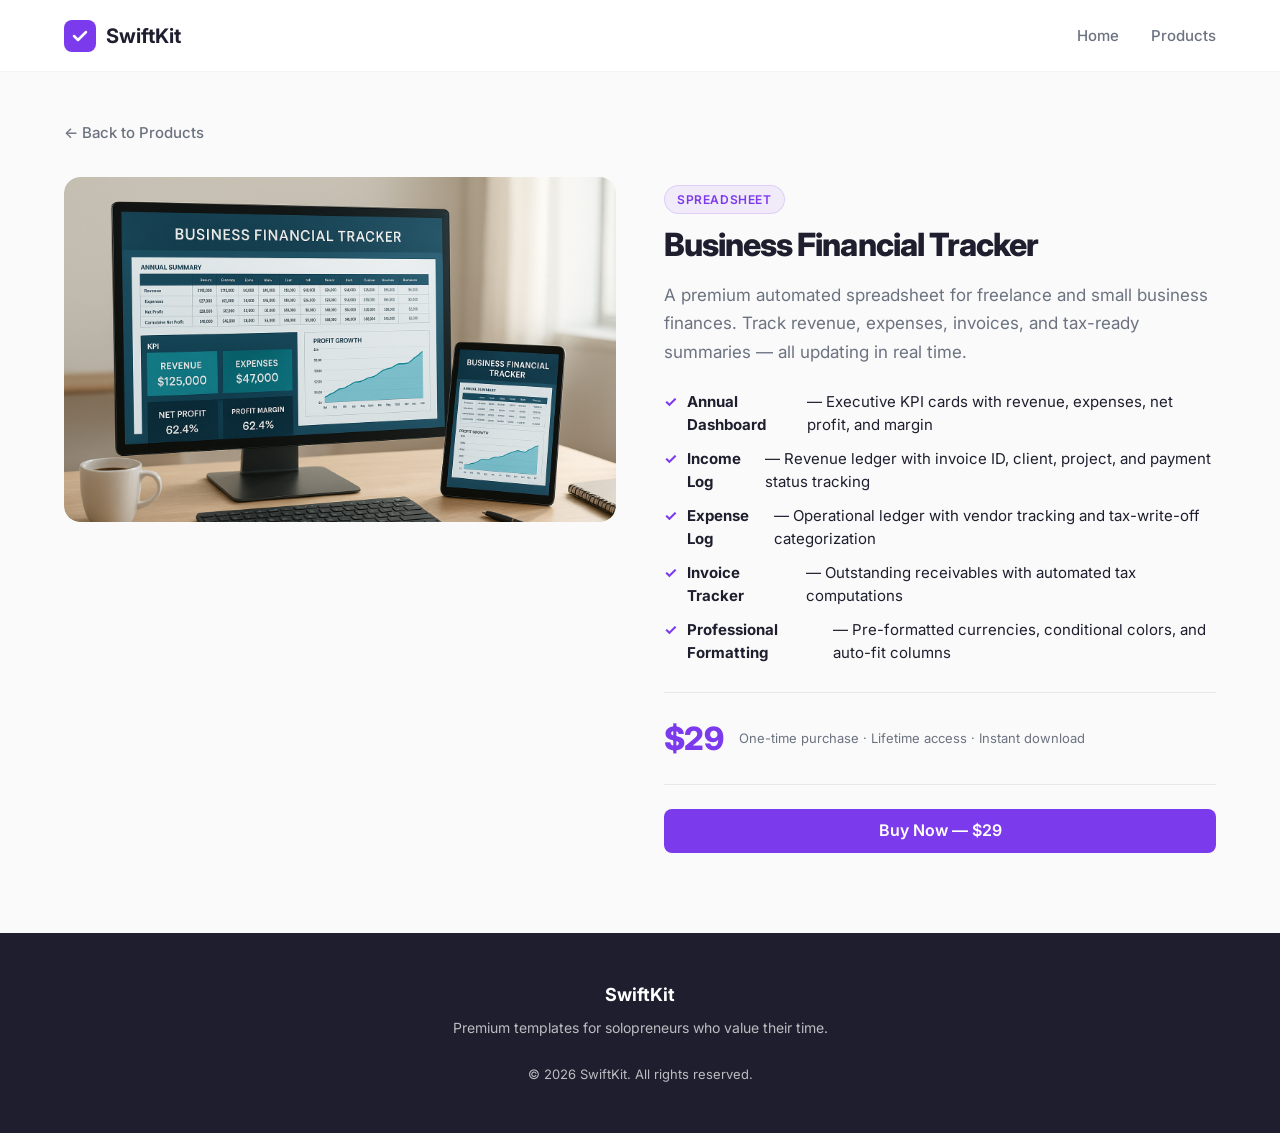
==== products/business-financial-tracker.html @ afd705b0 "Initial deploy" ====
<!DOCTYPE html>
<html lang="en">
<head>
  <meta charset="UTF-8">
  <meta name="viewport" content="width=device-width, initial-scale=1.0">
  <title>Business Financial Tracker — SwiftKit</title>
  <meta name="description" content="Business financial tracker spreadsheet with income/expense logs, profit & loss, and invoice management. One-time purchase.">
  <link rel="preconnect" href="https://fonts.googleapis.com">
  <link rel="preconnect" href="https://fonts.gstatic.com" crossorigin>
  <link href="https://fonts.googleapis.com/css2?family=Inter:wght@400;500;600;700;800&display=swap" rel="stylesheet">
  <link rel="stylesheet" href="../css/style.css">
</head>
<body>
  <nav class="nav">
    <div class="container nav__inner">
      <a href="/" class="nav__logo">
        <svg width="32" height="32" viewBox="0 0 32 32" fill="none">
          <rect width="32" height="32" rx="8" fill="#7C3AED"/>
          <path d="M10 16L14 20L22 12" stroke="white" stroke-width="2.5" stroke-linecap="round" stroke-linejoin="round"/>
        </svg>
        SwiftKit
      </a>
      <div class="nav__links">
        <a href="/" class="nav__link">Home</a>
        <a href="/#products" class="nav__link">Products</a>
      </div>
    </div>
  </nav>

  <section class="product-detail">
    <div class="container">
      <a href="/#products" class="product-detail__back">← Back to Products</a>
      <div class="product-detail__layout">
        <div class="product-detail__preview">
            <img src="/images/business-financial-tracker.png" alt="Business Financial Tracker preview" style="width:100%;height:100%;object-fit:cover;object-position:top;display:block;border-radius:var(--radius-lg);">
        </div>
        <div class="product-detail__info">
          <span class="product-detail__category-badge">Spreadsheet</span>
          <h1 class="product-detail__title">Business Financial Tracker</h1>
          <p class="product-detail__description">A premium automated spreadsheet for freelance and small business finances. Track revenue, expenses, invoices, and tax-ready summaries — all updating in real time.</p>
          <ul class="product-detail__features">
            <li><strong>Annual Dashboard</strong> — Executive KPI cards with revenue, expenses, net profit, and margin</li>
            <li><strong>Income Log</strong> — Revenue ledger with invoice ID, client, project, and payment status tracking</li>
            <li><strong>Expense Log</strong> — Operational ledger with vendor tracking and tax-write-off categorization</li>
            <li><strong>Invoice Tracker</strong> — Outstanding receivables with automated tax computations</li>
            <li><strong>Professional Formatting</strong> — Pre-formatted currencies, conditional colors, and auto-fit columns</li>
          </ul>
          <div class="product-detail__price-row">
            <span class="product-detail__price">$29</span>
            <span class="product-detail__price-label">One-time purchase · Lifetime access · Instant download</span>
          </div>
          <div class="product-detail__actions">
            <a href="https://buy.stripe.com/aFacN5f1mbkPanZ4UW2wU02" class="btn btn--primary product-detail__cta" target="_blank" rel="noopener">Buy Now — $29</a>
          </div>
        </div>
      </div>
    </div>
  </section>

  <footer class="footer">
    <div class="container">
      <div class="footer__inner">
        <div class="footer__brand">SwiftKit</div>
        <p class="footer__tagline">Premium templates for solopreneurs who value their time.</p>
        <p class="footer__copyright">© 2026 SwiftKit. All rights reserved.</p>
      </div>
    </div>
  </footer>

  <script src="../js/main.js"></script>
</body>
</html>
---- css/style.css ----
/* ========================================
   SwiftKit — Premium Template Storefront
   ======================================== */

/* Reset & Base */
*, *::before, *::after {
  box-sizing: border-box;
  margin: 0;
  padding: 0;
}

:root {
  --color-primary: #7C3AED;
  --color-primary-light: #A78BFA;
  --color-primary-dark: #5B21B6;
  --color-secondary: #0F766E;
  --color-bg: #FAFAFA;
  --color-surface: #FFFFFF;
  --color-text: #1E1E2E;
  --color-text-secondary: #6B7280;
  --color-border: #E5E7EB;
  --color-border-light: #F3F4F6;
  --radius-sm: 8px;
  --radius-md: 12px;
  --radius-lg: 16px;
  --radius-xl: 24px;
  --shadow-sm: 0 1px 2px rgba(0,0,0,0.05);
  --shadow-md: 0 4px 6px -1px rgba(0,0,0,0.07), 0 2px 4px -2px rgba(0,0,0,0.05);
  --shadow-lg: 0 10px 15px -3px rgba(0,0,0,0.08), 0 4px 6px -4px rgba(0,0,0,0.04);
  --shadow-xl: 0 20px 25px -5px rgba(0,0,0,0.1), 0 8px 10px -6px rgba(0,0,0,0.04);
  --font-sans: 'Inter', -apple-system, BlinkMacSystemFont, 'Segoe UI', sans-serif;
  --max-width: 1200px;
  --nav-height: 72px;
}

html {
  scroll-behavior: smooth;
  scroll-padding-top: var(--nav-height);
}

body {
  font-family: var(--font-sans);
  background: var(--color-bg);
  color: var(--color-text);
  line-height: 1.6;
  -webkit-font-smoothing: antialiased;
  -moz-osx-font-smoothing: grayscale;
}

.container {
  max-width: var(--max-width);
  margin: 0 auto;
  padding: 0 24px;
}

/* Typography */
.section-header {
  text-align: center;
  margin-bottom: 48px;
}

.section-title {
  font-size: 2.25rem;
  font-weight: 800;
  letter-spacing: -0.03em;
  line-height: 1.15;
  margin-bottom: 12px;
}

.section-subtitle {
  font-size: 1.125rem;
  color: var(--color-text-secondary);
  max-width: 560px;
  margin: 0 auto;
}

.gradient-text {
  background: linear-gradient(135deg, var(--color-primary), var(--color-primary-light));
  -webkit-background-clip: text;
  -webkit-text-fill-color: transparent;
  background-clip: text;
}

/* Buttons */
.btn {
  display: inline-flex;
  align-items: center;
  justify-content: center;
  gap: 8px;
  font-family: var(--font-sans);
  font-weight: 600;
  font-size: 1rem;
  padding: 12px 28px;
  border-radius: var(--radius-sm);
  border: none;
  cursor: pointer;
  text-decoration: none;
  transition: all 0.2s ease;
  line-height: 1.2;
}

.btn--primary {
  background: var(--color-primary);
  color: white;
}

.btn--primary:hover {
  background: var(--color-primary-dark);
  transform: translateY(-1px);
  box-shadow: var(--shadow-md);
}

.btn--ghost {
  background: transparent;
  color: var(--color-text);
  border: 1px solid var(--color-border);
}

.btn--ghost:hover {
  border-color: var(--color-primary);
  color: var(--color-primary);
  background: rgba(124, 58, 237, 0.04);
}

.btn--small {
  padding: 8px 16px;
  font-size: 0.875rem;
}

.btn--large {
  padding: 16px 36px;
  font-size: 1.125rem;
}

.btn--outline {
  background: transparent;
  color: var(--color-primary);
  border: 2px solid var(--color-primary);
}

.btn--outline:hover {
  background: var(--color-primary);
  color: white;
}

/* Navigation */
.nav {
  position: fixed;
  top: 0;
  left: 0;
  right: 0;
  height: var(--nav-height);
  background: rgba(255, 255, 255, 0.9);
  backdrop-filter: blur(12px);
  -webkit-backdrop-filter: blur(12px);
  border-bottom: 1px solid var(--color-border-light);
  z-index: 100;
}

.nav__inner {
  display: flex;
  align-items: center;
  justify-content: space-between;
  height: 100%;
}

.nav__logo {
  display: flex;
  align-items: center;
  gap: 10px;
  font-weight: 700;
  font-size: 1.25rem;
  text-decoration: none;
  color: var(--color-text);
}

.nav__links {
  display: flex;
  gap: 32px;
}

.nav__link {
  text-decoration: none;
  color: var(--color-text-secondary);
  font-weight: 500;
  font-size: 0.9375rem;
  transition: color 0.2s;
}

.nav__link:hover,
.nav__link--active {
  color: var(--color-text);
}

/* Hero Section */
.hero {
  padding: 140px 0 80px;
  background: linear-gradient(180deg, #FAFAFA 0%, #F5F3FF 50%, #FAFAFA 100%);
  overflow: hidden;
}

.hero__content {
  max-width: 720px;
  margin: 0 auto;
  text-align: center;
}

.hero__badge {
  display: inline-flex;
  align-items: center;
  gap: 6px;
  padding: 6px 16px;
  background: rgba(124, 58, 237, 0.08);
  border: 1px solid rgba(124, 58, 237, 0.15);
  border-radius: 100px;
  font-size: 0.875rem;
  font-weight: 600;
  color: var(--color-primary);
  margin-bottom: 24px;
}

.hero__title {
  font-size: 3.5rem;
  font-weight: 800;
  letter-spacing: -0.04em;
  line-height: 1.1;
  margin-bottom: 20px;
}

.hero__subtitle {
  font-size: 1.25rem;
  color: var(--color-text-secondary);
  line-height: 1.7;
  margin-bottom: 36px;
  max-width: 580px;
  margin-left: auto;
  margin-right: auto;
}

.hero__actions {
  display: flex;
  gap: 16px;
  justify-content: center;
  margin-bottom: 56px;
}

.hero__stats {
  display: flex;
  justify-content: center;
  gap: 48px;
}

.hero__stat {
  display: flex;
  flex-direction: column;
  gap: 4px;
}

.hero__stat-number {
  font-size: 1.125rem;
  font-weight: 700;
  color: var(--color-text);
}

.hero__stat-label {
  font-size: 0.8125rem;
  color: var(--color-text-secondary);
  font-weight: 500;
}

/* Products Section */
.products {
  padding: 96px 0;
}

.product-grid {
  display: grid;
  grid-template-columns: repeat(2, 1fr);
  gap: 32px;
}

.product-card {
  background: var(--color-surface);
  border-radius: var(--radius-lg);
  border: 1px solid var(--color-border);
  overflow: hidden;
  transition: all 0.3s ease;
}

.product-card:hover {
  transform: translateY(-4px);
  box-shadow: var(--shadow-lg);
  border-color: var(--color-primary-light);
}

.product-card__image {
  position: relative;
  height: 220px;
  overflow: hidden;
}

.product-card__placeholder {
  width: 100%;
  height: 100%;
  display: flex;
  flex-direction: column;
  align-items: center;
  justify-content: center;
  gap: 12px;
}

.product-card__img {
  width: 100%;
  height: 100%;
  object-fit: cover;
  object-position: top;
  display: block;
}

.product-card__category {
  font-size: 0.75rem;
  font-weight: 600;
  color: rgba(255, 255, 255, 0.9);
  text-transform: uppercase;
  letter-spacing: 0.08em;
}

.product-card__body {
  padding: 24px;
}

.product-card__title {
  font-size: 1.25rem;
  font-weight: 700;
  letter-spacing: -0.01em;
  margin-bottom: 8px;
  line-height: 1.3;
}

.product-card__description {
  font-size: 0.9375rem;
  color: var(--color-text-secondary);
  line-height: 1.6;
  margin-bottom: 20px;
}

.product-card__footer {
  display: flex;
  align-items: center;
  justify-content: space-between;
}

.product-card__price {
  font-size: 1.5rem;
  font-weight: 800;
  color: var(--color-primary);
  letter-spacing: -0.02em;
}

/* How It Works */
.how-it-works {
  padding: 96px 0;
  background: var(--color-surface);
}

.steps {
  display: grid;
  grid-template-columns: repeat(3, 1fr);
  gap: 40px;
  max-width: 960px;
  margin: 0 auto;
}

.step {
  text-align: center;
}

.step__number {
  width: 56px;
  height: 56px;
  border-radius: 50%;
  background: linear-gradient(135deg, var(--color-primary), var(--color-primary-light));
  color: white;
  font-size: 1.5rem;
  font-weight: 700;
  display: flex;
  align-items: center;
  justify-content: center;
  margin: 0 auto 20px;
}

.step__title {
  font-size: 1.125rem;
  font-weight: 700;
  margin-bottom: 8px;
}

.step__description {
  font-size: 0.9375rem;
  color: var(--color-text-secondary);
  line-height: 1.6;
}

/* Bundle CTA */
.bundle-cta {
  padding: 96px 0;
  background: linear-gradient(180deg, var(--color-surface) 0%, #F5F3FF 100%);
}

.bundle-card {
  max-width: 640px;
  margin: 0 auto;
  text-align: center;
  background: var(--color-surface);
  border: 2px solid var(--color-primary-light);
  border-radius: var(--radius-xl);
  padding: 48px;
  position: relative;
}

.bundle-card__badge {
  position: absolute;
  top: -12px;
  left: 50%;
  transform: translateX(-50%);
  background: linear-gradient(135deg, var(--color-primary), var(--color-primary-light));
  color: white;
  font-size: 0.75rem;
  font-weight: 700;
  text-transform: uppercase;
  letter-spacing: 0.08em;
  padding: 6px 20px;
  border-radius: 100px;
}

.bundle-card__title {
  font-size: 2rem;
  font-weight: 800;
  letter-spacing: -0.03em;
  margin-bottom: 16px;
}

.bundle-card__description {
  font-size: 1rem;
  color: var(--color-text-secondary);
  line-height: 1.6;
  margin-bottom: 24px;
  max-width: 480px;
  margin-left: auto;
  margin-right: auto;
}

.bundle-card__pricing {
  display: flex;
  align-items: center;
  justify-content: center;
  gap: 12px;
  margin-bottom: 28px;
}

.bundle-card__price {
  font-size: 2.5rem;
  font-weight: 800;
  color: var(--color-primary);
  letter-spacing: -0.03em;
}

.bundle-card__original {
  font-size: 1.25rem;
  color: var(--color-text-secondary);
  text-decoration: line-through;
}

.bundle-card__savings {
  font-size: 0.875rem;
  font-weight: 600;
  color: var(--color-secondary);
  background: rgba(15, 118, 110, 0.08);
  padding: 4px 12px;
  border-radius: 100px;
}

/* Footer */
.footer {
  padding: 48px 0;
  background: var(--color-text);
  color: rgba(255, 255, 255, 0.7);
}

.footer__inner {
  text-align: center;
}

.footer__brand {
  display: flex;
  align-items: center;
  justify-content: center;
  gap: 8px;
  font-weight: 700;
  font-size: 1.125rem;
  color: white;
  margin-bottom: 8px;
}

.footer__tagline {
  font-size: 0.875rem;
  margin-bottom: 24px;
}

.footer__copyright {
  font-size: 0.8125rem;
}

/* ========================================
   Product Detail Page Styles
   ======================================== */

.product-detail {
  padding-top: calc(var(--nav-height) + 48px);
  padding-bottom: 80px;
}

.product-detail__back {
  display: inline-flex;
  align-items: center;
  gap: 6px;
  text-decoration: none;
  color: var(--color-text-secondary);
  font-size: 0.9375rem;
  font-weight: 500;
  margin-bottom: 32px;
  transition: color 0.2s;
}

.product-detail__back:hover {
  color: var(--color-primary);
}

.product-detail__layout {
  display: grid;
  grid-template-columns: 1fr 1fr;
  gap: 48px;
  align-items: start;
}

.product-detail__preview {
  border-radius: var(--radius-lg);
  overflow: hidden;
  aspect-ratio: 16 / 10;
}

.product-detail__info {
  padding-top: 8px;
}

.product-detail__category-badge {
  display: inline-block;
  padding: 4px 12px;
  background: rgba(124, 58, 237, 0.08);
  border: 1px solid rgba(124, 58, 237, 0.15);
  border-radius: 100px;
  font-size: 0.75rem;
  font-weight: 600;
  color: var(--color-primary);
  text-transform: uppercase;
  letter-spacing: 0.05em;
  margin-bottom: 12px;
}

.product-detail__title {
  font-size: 2rem;
  font-weight: 800;
  letter-spacing: -0.03em;
  line-height: 1.2;
  margin-bottom: 16px;
}

.product-detail__description {
  font-size: 1.0625rem;
  color: var(--color-text-secondary);
  line-height: 1.7;
  margin-bottom: 24px;
}

.product-detail__features {
  list-style: none;
  display: flex;
  flex-direction: column;
  gap: 12px;
  margin-bottom: 28px;
}

.product-detail__features li {
  display: flex;
  gap: 10px;
  align-items: flex-start;
  font-size: 0.9375rem;
  line-height: 1.5;
}

.product-detail__features li::before {
  content: "✓";
  color: var(--color-primary);
  font-weight: 700;
  flex-shrink: 0;
}

.product-detail__price-row {
  display: flex;
  align-items: center;
  gap: 16px;
  padding: 20px 0;
  border-top: 1px solid var(--color-border);
  border-bottom: 1px solid var(--color-border);
  margin-bottom: 24px;
}

.product-detail__price {
  font-size: 2rem;
  font-weight: 800;
  color: var(--color-primary);
  letter-spacing: -0.02em;
}

.product-detail__price-label {
  font-size: 0.8125rem;
  color: var(--color-text-secondary);
}

.product-detail__actions {
  display: flex;
  gap: 12px;
}

.product-detail__cta {
  flex: 1;
}

/* ========================================
   Responsive
   ======================================== */

@media (max-width: 768px) {
  .hero__title {
    font-size: 2.25rem;
  }

  .hero__subtitle {
    font-size: 1.0625rem;
  }

  .hero__stats {
    gap: 24px;
  }

  .product-grid {
    grid-template-columns: 1fr;
    gap: 24px;
  }

  .steps {
    grid-template-columns: 1fr;
    gap: 32px;
  }

  .product-detail__layout {
    grid-template-columns: 1fr;
    gap: 32px;
  }

  .bundle-card {
    padding: 32px 24px;
  }

  .bundle-card__title {
    font-size: 1.5rem;
  }

  .section-title {
    font-size: 1.75rem;
  }

  .nav__links {
    display: none;
  }

  .nav__links--open {
    display: flex;
    flex-direction: column;
    position: absolute;
    top: var(--nav-height);
    left: 0;
    right: 0;
    background: var(--color-surface);
    padding: 16px 24px;
    border-bottom: 1px solid var(--color-border);
    gap: 16px;
  }
}

@media (max-width: 480px) {
  .hero__title {
    font-size: 1.875rem;
  }

  .hero__actions {
    flex-direction: column;
  }

  .hero__stats {
    flex-direction: column;
    gap: 16px;
  }

  .product-detail__actions {
    flex-direction: column;
  }
}
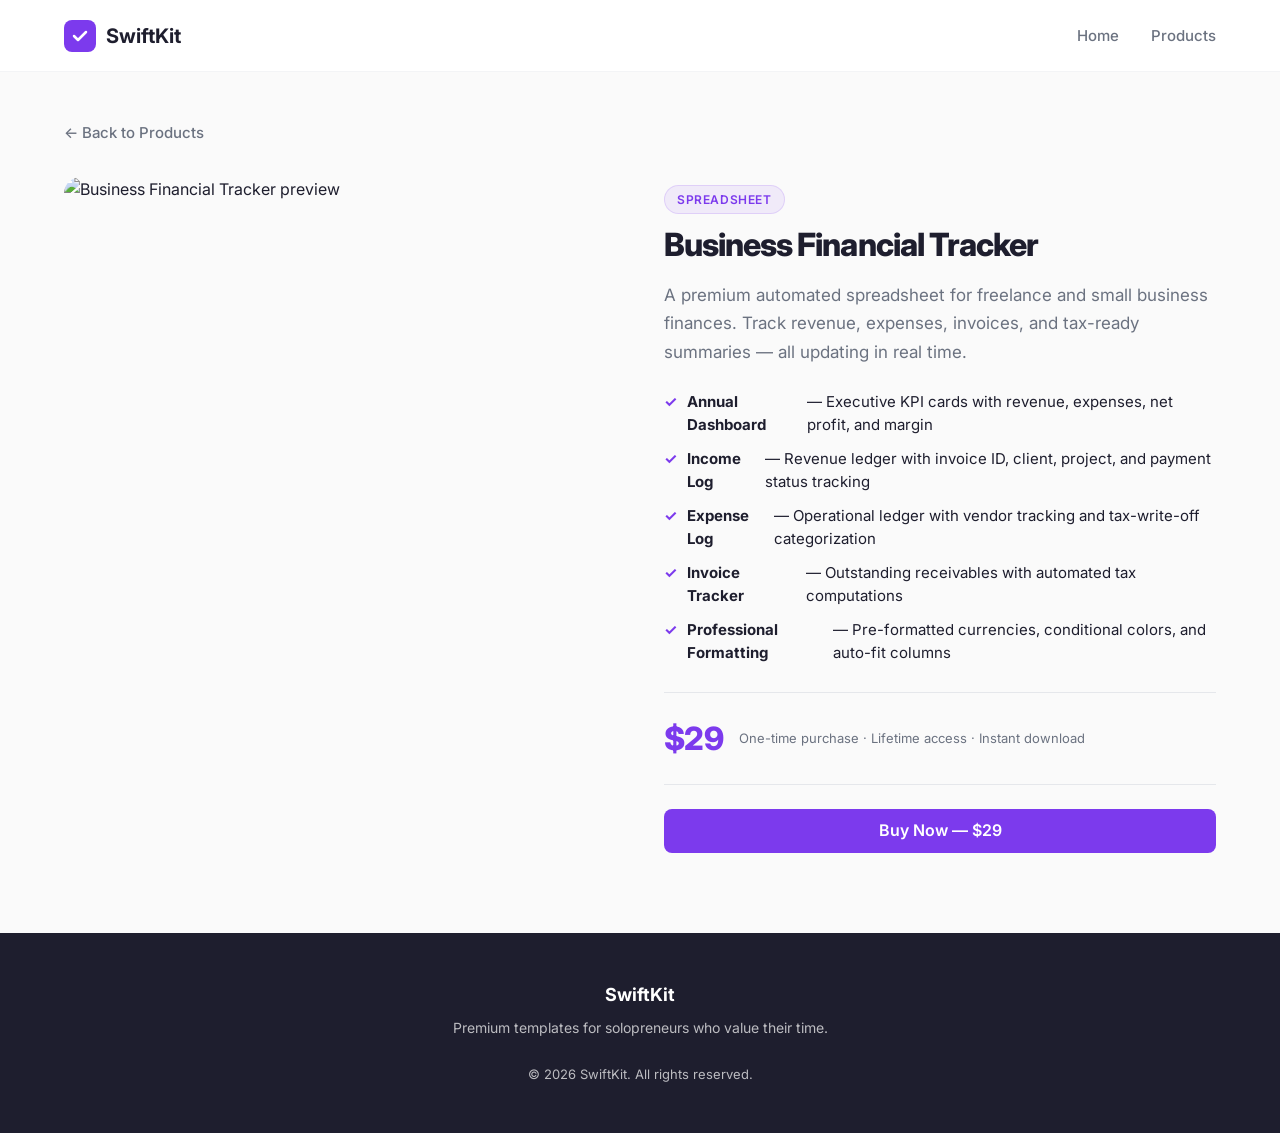
==== commit b792ade6: "Fix image source path in business-financial-tracker.html" ====
--- a/products/business-financial-tracker.html
+++ b/products/business-financial-tracker.html
@@ -13,7 +13,7 @@
 <body>
   <nav class="nav">
     <div class="container nav__inner">
-      <a href="/" class="nav__logo">
+      <a href="/SwiftKit/" class="nav__logo">
         <svg width="32" height="32" viewBox="0 0 32 32" fill="none">
           <rect width="32" height="32" rx="8" fill="#7C3AED"/>
           <path d="M10 16L14 20L22 12" stroke="white" stroke-width="2.5" stroke-linecap="round" stroke-linejoin="round"/>
@@ -22,17 +22,17 @@
       </a>
       <div class="nav__links">
         <a href="/" class="nav__link">Home</a>
-        <a href="/#products" class="nav__link">Products</a>
+        <a href="/SwiftKit/#products" class="nav__link">Products</a>
       </div>
     </div>
   </nav>
 
   <section class="product-detail">
     <div class="container">
-      <a href="/#products" class="product-detail__back">← Back to Products</a>
+      <a href="/SwiftKit/#products" class="product-detail__back">← Back to Products</a>
       <div class="product-detail__layout">
         <div class="product-detail__preview">
-            <img src="/images/business-financial-tracker.png" alt="Business Financial Tracker preview" style="width:100%;height:100%;object-fit:cover;object-position:top;display:block;border-radius:var(--radius-lg);">
+            <img src="images/business-financial-tracker.png" alt="Business Financial Tracker preview" style="width:100%;height:100%;object-fit:cover;object-position:top;display:block;border-radius:var(--radius-lg);">
         </div>
         <div class="product-detail__info">
           <span class="product-detail__category-badge">Spreadsheet</span>
@@ -69,4 +69,4 @@
 
   <script src="../js/main.js"></script>
 </body>
-</html>+</html>
